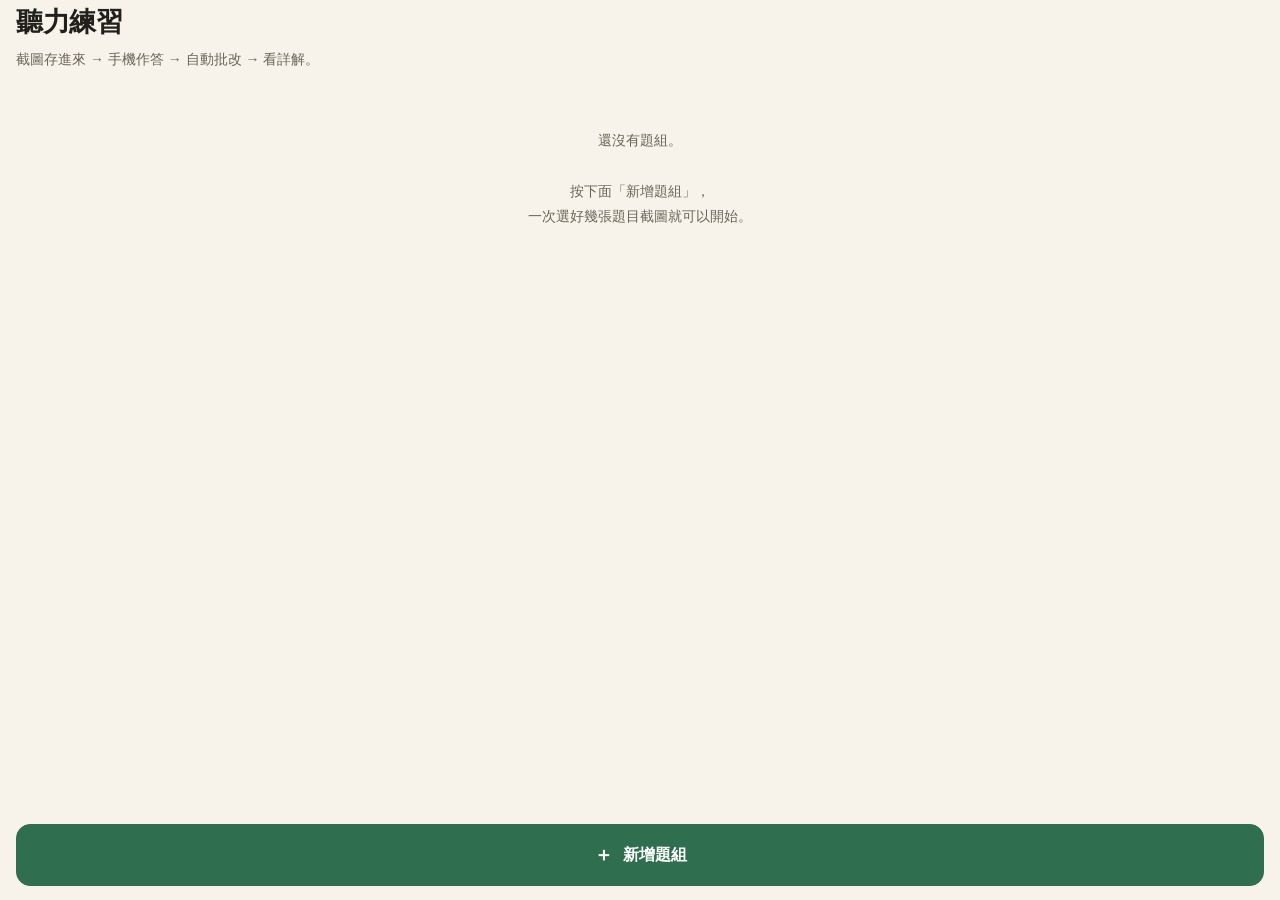
==== app/index.html @ b66520e1 "聽力練習：截圖上傳、手機作答、自動批改、詳解筆記" ====
<!doctype html>
<html lang="zh-Hant">
<head>
<meta charset="utf-8">
<meta name="viewport" content="width=device-width, initial-scale=1, viewport-fit=cover, maximum-scale=1, user-scalable=no">
<meta name="apple-mobile-web-app-capable" content="yes">
<meta name="mobile-web-app-capable" content="yes">
<meta name="apple-mobile-web-app-status-bar-style" content="default">
<meta name="theme-color" content="#f7f3ea">
<title>聽力練習</title>
<link rel="icon" href="data:image/svg+xml,%3Csvg xmlns='http://www.w3.org/2000/svg' viewBox='0 0 64 64'%3E%3Crect width='64' height='64' rx='14' fill='%232f6f4f'/%3E%3Cpath d='M20 16v32M30 16v32M40 16v32' stroke='%23f7f3ea' stroke-width='5' stroke-linecap='round'/%3E%3C/svg%3E">
<style>
/* ==== 10-style.css ==== */
:root {
  --paper: #f7f3ea;
  --card: #ffffff;
  --ink: #22201c;
  --ink2: #6b6558;
  --line: #e2dbcc;
  --accent: #2f6f4f;
  --accent-soft: #e4efe6;
  --warn: #b4552d;
  --bad: #b3261e;
  --good: #2f6f4f;
  --safe-t: env(safe-area-inset-top, 0px);
  --safe-b: env(safe-area-inset-bottom, 0px);
  --r: 16px;
}
* { box-sizing: border-box; -webkit-tap-highlight-color: transparent; }
html, body { margin: 0; padding: 0; height: 100%; }
body {
  background: var(--paper);
  color: var(--ink);
  font: 16px/1.6 -apple-system, BlinkMacSystemFont, "Segoe UI", "PingFang TC", "Microsoft JhengHei", "Noto Sans TC", sans-serif;
  overscroll-behavior: none;
}
#app { height: 100vh; height: 100dvh; overflow: hidden; display: flex; flex-direction: column; }
button, input, select, textarea { font: inherit; color: inherit; }
button { cursor: pointer; border: 0; background: none; }

/* ---------- generic chrome ---------- */
.topbar {
  display: flex; align-items: center; gap: 10px;
  padding: calc(var(--safe-t) + 14px) 16px 12px;
  background: var(--paper);
  position: sticky; top: 0; z-index: 5;
}
.topbar h1 { font-size: 19px; margin: 0; flex: 1; font-weight: 800; letter-spacing: .02em; }
.topbar .sub { font-size: 12px; color: var(--ink2); font-weight: 500; }
.iconbtn {
  width: 38px; height: 38px; border-radius: 12px; display: flex; align-items: center; justify-content: center;
  font-size: 17px; background: #fff; border: 1px solid var(--line); color: var(--ink);
}
.pad { padding: 0 16px; }
.scroll { flex: 1; overflow-y: auto; -webkit-overflow-scrolling: touch; padding-bottom: calc(var(--safe-b) + 24px); }
.muted { color: var(--ink2); }
.small { font-size: 13px; }
.tiny { font-size: 11px; }
.center { text-align: center; }

.btn {
  display: flex; align-items: center; gap: 10px; justify-content: center;
  width: 100%; padding: 15px 16px; border-radius: 14px;
  background: #fff; border: 1px solid var(--line);
  font-size: 16px; font-weight: 700;
}
.btn.primary { background: var(--accent); border-color: var(--accent); color: #fff; }
.btn.ghost { background: transparent; }
.btn:disabled { opacity: .45; }
.btn .ic { font-size: 19px; }
.btncol { display: grid; gap: 10px; }

/* ---------- home ---------- */
.hero { padding: 6px 16px 18px; }
.hero .big { font-size: 27px; font-weight: 900; letter-spacing: -.01em; line-height: 1.25; }
.hero p { margin: 8px 0 0; color: var(--ink2); font-size: 14px; }
.setcard {
  background: var(--card); border: 1px solid var(--line); border-radius: var(--r);
  padding: 15px 16px; margin: 0 16px 12px; display: block; width: calc(100% - 32px); text-align: left;
  box-shadow: 0 1px 0 rgba(0,0,0,.02);
}
.setcard .nm { font-size: 17px; font-weight: 800; display: flex; align-items: center; gap: 8px; }
.setcard .meta { font-size: 12.5px; color: var(--ink2); margin-top: 5px; display: flex; gap: 10px; flex-wrap: wrap; }
.pill { display: inline-flex; align-items: center; gap: 4px; padding: 2px 9px; border-radius: 999px; font-size: 11.5px; font-weight: 700; }
.pill.good { background: var(--accent-soft); color: var(--accent); }
.pill.warn { background: #f7e7dd; color: var(--warn); }
.pill.grey { background: #eee9dd; color: var(--ink2); }
.bar { height: 6px; border-radius: 99px; background: #ece6d8; overflow: hidden; margin-top: 10px; }
.bar > i { display: block; height: 100%; background: var(--accent); border-radius: 99px; transition: width .25s; }
.empty { margin: 40px 24px; text-align: center; color: var(--ink2); font-size: 14px; line-height: 1.8; }
.fabwrap { position: sticky; bottom: 0; padding: 12px 16px calc(var(--safe-b) + 14px); background: linear-gradient(to top, var(--paper) 65%, rgba(247,243,234,0)); }

/* ---------- set hub ---------- */
.hubhead { padding: 0 16px 14px; }
.hubhead .nm { font-size: 24px; font-weight: 900; }
.stats { display: grid; grid-template-columns: repeat(3, 1fr); gap: 10px; margin: 14px 0 4px; }
.stat { background: #fff; border: 1px solid var(--line); border-radius: 14px; padding: 10px; text-align: center; }
.stat b { display: block; font-size: 20px; font-weight: 900; }
.stat span { font-size: 11px; color: var(--ink2); }
.menu { display: grid; gap: 10px; padding: 16px; }
.menu .btn { justify-content: flex-start; padding: 16px; }
.menu .btn .lbl { flex: 1; text-align: left; }
.menu .btn .lbl small { display: block; font-weight: 500; font-size: 12px; color: var(--ink2); }
.menu .btn.primary .lbl small { color: rgba(255,255,255,.8); }
.menu .btn .chev { color: var(--ink2); font-size: 15px; }
.menu .btn.primary .chev { color: rgba(255,255,255,.8); }

/* ---------- quiz ---------- */
.qwrap { flex: 1; display: flex; flex-direction: column; padding: 4px 16px calc(var(--safe-b) + 14px); }
.qhead { display: flex; align-items: baseline; gap: 10px; }
.qno { font-size: 40px; font-weight: 900; letter-spacing: -.02em; line-height: 1; }
.qno small { font-size: 14px; font-weight: 700; color: var(--ink2); letter-spacing: 0; }
.qhint { font-size: 12.5px; color: var(--ink2); margin-left: auto; }
.optcol { display: grid; gap: 10px; margin-top: 22px; }
.opt {
  display: flex; align-items: center; gap: 13px; width: 100%;
  padding: 17px 16px; border-radius: 14px; background: #fff; border: 1.5px solid var(--line);
  font-size: 20px; font-weight: 800; text-align: left;
  transition: transform .08s, background .15s, border-color .15s;
}
.opt:active { transform: scale(.985); }
.opt .ch {
  width: 34px; height: 34px; flex: none; border-radius: 10px; background: #f0ece1;
  display: flex; align-items: center; justify-content: center; font-size: 17px; font-weight: 900;
}
.opt.on { background: var(--accent-soft); border-color: var(--accent); }
.opt.on .ch { background: var(--accent); color: #fff; }
.opt.right { background: var(--accent-soft); border-color: var(--accent); }
.opt.right .ch { background: var(--accent); color: #fff; }
.opt.wrong { background: #fbeceb; border-color: var(--bad); }
.opt.wrong .ch { background: var(--bad); color: #fff; }
.opt .tag { margin-left: auto; font-size: 12px; font-weight: 800; }
.optgrid { display: grid; grid-template-columns: 1fr 1fr; gap: 12px; margin-top: auto; padding-top: 20px; }
.opt.big {
  justify-content: center; padding: 0; min-height: 92px; font-size: 34px; font-weight: 900;
  letter-spacing: .02em;
}
.navrow { display: flex; gap: 10px; margin-top: 0; padding-top: 16px; }
.navrow .btn { padding: 14px; }

/* ---------- grade ---------- */
.score { text-align: center; padding: 18px 16px 8px; }
.score .big { font-size: 56px; font-weight: 900; line-height: 1; letter-spacing: -.03em; }
.score .big small { font-size: 20px; color: var(--ink2); font-weight: 800; }
.score .txt { color: var(--ink2); font-size: 13.5px; margin-top: 8px; }
.seg { display: flex; gap: 6px; background: #ece6d8; padding: 4px; border-radius: 12px; margin: 14px 16px; }
.seg button { flex: 1; padding: 9px; border-radius: 9px; font-size: 13px; font-weight: 700; color: var(--ink2); }
.seg button.on { background: #fff; color: var(--ink); box-shadow: 0 1px 3px rgba(0,0,0,.08); }
.grow {
  display: flex; align-items: center; gap: 12px; padding: 13px 16px; margin: 0 16px 8px;
  background: #fff; border: 1px solid var(--line); border-radius: 13px; width: calc(100% - 32px); text-align: left;
}
.grow .n { font-size: 15px; font-weight: 900; width: 34px; flex: none; }
.grow .ab { font-size: 13px; color: var(--ink2); }
.grow .ab b { font-size: 15px; }
.grow .mark { margin-left: auto; font-size: 18px; }
.grow.ok .mark { color: var(--good); }
.grow.ng .mark { color: var(--bad); }
.grow .pend { font-size: 12px; color: var(--warn); }

/* ---------- detail / notes ---------- */
.detail { padding: 0 16px calc(var(--safe-b) + 24px); }
.dcard { background: #fff; border: 1px solid var(--line); border-radius: var(--r); padding: 15px; margin-bottom: 12px; }
.dcard h3 { margin: 0 0 8px; font-size: 13px; color: var(--ink2); font-weight: 700; letter-spacing: .04em; }
.kv { display: flex; gap: 10px; align-items: center; margin-bottom: 4px; }
.chip { display: inline-flex; width: 32px; height: 32px; border-radius: 9px; align-items: center; justify-content: center; font-weight: 900; background: #f0ece1; }
.chip.good { background: var(--accent-soft); color: var(--accent); }
.chip.bad { background: #fbeceb; color: var(--bad); }
textarea.notes {
  width: 100%; min-height: 120px; padding: 12px; border-radius: 12px; border: 1px solid var(--line);
  background: #fdfcf8; resize: vertical; font-size: 15px; line-height: 1.7;
}

/* ---------- reader ---------- */
.reader { position: fixed; inset: 0; background: #161512; display: flex; flex-direction: column; z-index: 40; }
.reader .rbar {
  display: flex; align-items: center; gap: 8px; padding: calc(var(--safe-t) + 10px) 12px 10px;
  color: #efe9dc; font-size: 13px;
}
.reader .rbar .btn2 { background: rgba(255,255,255,.1); color: #efe9dc; border-radius: 10px; padding: 8px 12px; font-size: 13px; font-weight: 700; }
.reader .stage { flex: 1; position: relative; overflow: hidden; touch-action: none; }
.reader .stage img { position: absolute; top: 0; left: 0; transform-origin: 0 0; will-change: transform; user-select: none; -webkit-user-drag: none; }
.reader .rfoot { display: flex; align-items: center; gap: 8px; padding: 10px 12px calc(var(--safe-b) + 10px); }
.reader .rfoot .btn2 { flex: none; background: rgba(255,255,255,.1); color: #efe9dc; border-radius: 11px; padding: 11px 14px; font-size: 14px; font-weight: 700; }
.reader .rfoot .seg2 { flex: 1; display: flex; gap: 4px; background: rgba(255,255,255,.08); padding: 4px; border-radius: 11px; }
.reader .rfoot .seg2 button { flex: 1; color: #efe9dc; font-size: 12.5px; font-weight: 700; padding: 7px 4px; border-radius: 8px; }
.reader .rfoot .seg2 button.on { background: rgba(255,255,255,.9); color: #161512; }
.reader .rfoot .btn2:disabled { opacity: .3; }

/* ---------- sheet ---------- */
.sheetback { position: fixed; inset: 0; background: rgba(20,18,14,.45); z-index: 60; display: flex; align-items: flex-end; }
.sheet {
  width: 100%; background: var(--paper); border-radius: 20px 20px 0 0; padding: 16px 16px calc(var(--safe-b) + 16px);
  max-height: 78vh; display: flex; flex-direction: column; animation: up .18s ease-out;
}
@keyframes up { from { transform: translateY(24px); opacity: .6 } to { transform: none; opacity: 1 } }
.sheet h2 { margin: 0 0 12px; font-size: 16px; font-weight: 800; }
.jump { display: grid; grid-template-columns: repeat(6, 1fr); gap: 8px; overflow-y: auto; padding-bottom: 4px; }
.jump button { aspect-ratio: 1; border-radius: 11px; background: #fff; border: 1px solid var(--line); font-weight: 800; font-size: 14px; }
.jump button.done { background: var(--accent-soft); border-color: #bcd6c4; color: var(--accent); }
.jump button.cur { border-color: var(--accent); box-shadow: 0 0 0 2px var(--accent) inset; }
.jump button.ok { background: var(--accent); color: #fff; border-color: var(--accent); }
.jump button.ng { background: #fbeceb; color: var(--bad); border-color: #eec3bf; }

/* ---------- forms ---------- */
.field { margin-bottom: 14px; }
.field label { display: block; font-size: 12.5px; font-weight: 700; color: var(--ink2); margin-bottom: 6px; }
.field input[type=text], .field input[type=number] {
  width: 100%; padding: 13px 14px; border-radius: 12px; border: 1px solid var(--line); background: #fff; font-size: 16px;
}
.row2 { display: grid; grid-template-columns: 1fr 1fr; gap: 10px; }
.thumbs { display: grid; grid-template-columns: repeat(3, 1fr); gap: 8px; margin-bottom: 14px; }
.thumbs .th { position: relative; border-radius: 10px; overflow: hidden; border: 1px solid var(--line); background: #fff; aspect-ratio: 3/4; }
.thumbs .th img { width: 100%; height: 100%; object-fit: cover; display: block; }
.thumbs .th .x { position: absolute; top: 4px; right: 4px; width: 24px; height: 24px; border-radius: 50%; background: rgba(0,0,0,.55); color: #fff; font-size: 13px; display: flex; align-items: center; justify-content: center; }
.thumbs .th .n { position: absolute; bottom: 0; left: 0; right: 0; background: rgba(0,0,0,.45); color: #fff; font-size: 10px; text-align: center; padding: 1px; }
.pickzone {
  border: 1.5px dashed #cfc6b2; border-radius: var(--r); padding: 26px 16px; text-align: center;
  background: #fffdf8; color: var(--ink2); font-size: 14px; margin-bottom: 14px;
}
.pickzone .ic { font-size: 26px; display: block; margin-bottom: 6px; }
.pickzone b { color: var(--accent); }

#toast {
  position: fixed; left: 50%; top: calc(var(--safe-t) + 62px); transform: translate(-50%, -10px);
  background: #22201c; color: #fff; font-size: 13.5px; font-weight: 600; padding: 10px 16px;
  border-radius: 999px; opacity: 0; pointer-events: none; transition: .18s; z-index: 90; white-space: nowrap;
  max-width: 86vw; overflow: hidden; text-overflow: ellipsis;
}
#toast.show { opacity: 1; transform: translate(-50%, 0); }

</style>
<script>
window.addEventListener('error', function (e) {
  var el = document.getElementById('app');
  if (el && !el.dataset.rendered) {
    el.innerHTML = '<div style="padding:24px;font:14px/1.7 system-ui;color:#b3261e">載入失敗：' + (e.message || '不明錯誤') + '</div>';
  }
});
</script>
</head>
<body>
<div id="app"></div>
<div id="toast"></div>
<script>
/* ==== 20-store.js ==== */
/* ===== 20-store.js — 資料層 ===== */
const LETTERS = ['A', 'B', 'C', 'D'];
const DB_NAME = 'lp-db';
const DB_VER = 1;
let _db = null;

function openDB() {
  return new Promise((res, rej) => {
    if (_db) return res(_db);
    if (!window.indexedDB) return rej(new Error('這個瀏覽器不支援離線儲存'));
    const r = indexedDB.open(DB_NAME, DB_VER);
    r.onupgradeneeded = () => {
      const d = r.result;
      if (!d.objectStoreNames.contains('sets')) d.createObjectStore('sets', { keyPath: 'id' });
    };
    r.onsuccess = () => { _db = r.result; res(_db); };
    r.onerror = () => rej(r.error);
  });
}
async function dbAll() {
  const d = await openDB();
  return new Promise((res, rej) => {
    const req = d.transaction('sets', 'readonly').objectStore('sets').getAll();
    req.onsuccess = () => res((req.result || []).sort((a, b) => (b.createdAt || 0) - (a.createdAt || 0)));
    req.onerror = () => rej(req.error);
  });
}
async function dbGet(id) {
  const d = await openDB();
  return new Promise((res, rej) => {
    const req = d.transaction('sets', 'readonly').objectStore('sets').get(id);
    req.onsuccess = () => res(req.result || null);
    req.onerror = () => rej(req.error);
  });
}
async function dbPut(s) {
  const d = await openDB();
  s.updatedAt = Date.now();
  return new Promise((res, rej) => {
    const req = d.transaction('sets', 'readwrite').objectStore('sets').put(s);
    req.onsuccess = () => res(true);
    req.onerror = () => rej(req.error);
  });
}
async function dbDel(id) {
  const d = await openDB();
  return new Promise((res, rej) => {
    const req = d.transaction('sets', 'readwrite').objectStore('sets').delete(id);
    req.onsuccess = () => res(true);
    req.onerror = () => rej(req.error);
  });
}

function uid() { return Date.now().toString(36) + Math.random().toString(36).slice(2, 7); }
function qlist(set) {
  const out = [];
  for (let n = set.qFrom; n <= set.qTo; n++) out.push(n);
  return out;
}
function esc(s) {
  return String(s == null ? '' : s).replace(/[&<>"']/g, c => ({ '&': '&amp;', '<': '&lt;', '>': '&gt;', '"': '&quot;', "'": '&#39;' }[c]));
}

/* 圖片壓縮：長邊上限 2200px、JPEG 0.85，一張約 300–600KB */
async function compressFile(file) {
  const bitmap = await (async () => {
    if (window.createImageBitmap) { try { return await createImageBitmap(file); } catch (e) { /* fall through */ } }
    return await new Promise((res, rej) => {
      const img = new Image();
      img.onload = () => res(img);
      img.onerror = () => rej(new Error('這張圖片讀不進來'));
      img.src = URL.createObjectURL(file);
    });
  })();
  const w0 = bitmap.width, h0 = bitmap.height;
  const MAX = 2200;
  const k = Math.min(1, MAX / Math.max(w0, h0));
  const w = Math.round(w0 * k), h = Math.round(h0 * k);
  const cv = document.createElement('canvas');
  cv.width = w; cv.height = h;
  const cx = cv.getContext('2d');
  cx.imageSmoothingQuality = 'high';
  cx.drawImage(bitmap, 0, 0, w, h);
  const url = cv.toDataURL('image/jpeg', 0.85);
  return { id: uid(), url, w, h, bytes: Math.round(url.length * 0.75) };
}

/* ==== 40-ui.js ==== */
/* ===== 40-ui.js — 畫面 ===== */
const app = document.getElementById('app');
const S = {
  sets: [], set: null, screen: 'home',
  q: 0, filter: 'all', detailNo: null, overlay: null,
  reader: { page: 0, s: 1, tx: 0, ty: 0, col: 'full', bright: 100, contrast: 100 },
  imp: { pages: [], name: '', qFrom: 1, qTo: 30, busy: false, note: '' }
};

function toast(msg) {
  const t = document.getElementById('toast');
  if (!t) return;
  t.textContent = msg;
  t.classList.add('show');
  clearTimeout(toast._t);
  toast._t = setTimeout(() => t.classList.remove('show'), 1800);
}

let _saveT = null;
function save() {
  if (!S.set) return;
  clearTimeout(_saveT);
  _saveT = setTimeout(() => {
    const copy = S.set;
    dbPut(copy).catch(() => toast('儲存失敗'));
    const i = S.sets.findIndex(x => x.id === copy.id);
    if (i >= 0) S.sets[i] = { ...copy, pageCount: copy.pages.length, pages: [] };
  }, 120);
}

/* ---------- 首頁 ---------- */
function setCard(s) {
  const list = qlist(s), total = list.length;
  const ans = list.filter(n => s.answers[n]).length;
  const keyed = list.filter(n => s.key[n]).length;
  const ls = s.lastScore;
  const pct = total ? Math.round(ans / total * 100) : 0;
  const pill = ls
    ? `<span class="pill ${ls.ok / ls.keyed >= 0.8 ? 'good' : 'warn'}">上次 ${ls.ok}/${ls.keyed}</span>`
    : `<span class="pill grey">還沒批改</span>`;
  const done = ans === total;
  return `<button class="setcard" data-act="open" data-id="${s.id}">
    <div class="nm">${esc(s.name)} ${done ? '<span class="pill good">已作答</span>' : (ans ? `<span class="pill warn">作答中 ${ans}/${total}</span>` : '')}</div>
    <div class="meta"><span>第 ${s.qFrom}–${s.qTo} 題</span><span>${(s.pages && s.pages.length) || s.pageCount || 0} 張圖</span><span>正解 ${keyed}/${total}</span>${pill}</div>
    <div class="bar"><i style="width:${pct}%"></i></div>
  </button>`;
}

function viewHome() {
  return `
  <div class="scroll">
    <div class="hero">
      <div class="big">聽力練習</div>
      <p>截圖存進來 → 手機作答 → 自動批改 → 看詳解。</p>
    </div>
    ${S.sets.length ? S.sets.map(setCard).join('') : `<div class="empty">還沒有題組。<br><br>按下面「新增題組」，<br>一次選好幾張題目截圖就可以開始。</div>`}
  </div>
  <div class="fabwrap"><button class="btn primary" data-act="new"><span class="ic">＋</span>新增題組</button></div>`;
}

/* ---------- 題組主頁 ---------- */
function viewSet() {
  const st = S.set, list = qlist(st), total = list.length;
  const ans = list.filter(n => st.answers[n]).length;
  const keyed = list.filter(n => st.key[n]).length;
  const ls = st.lastScore;
  const canGrade = keyed > 0 && ans > 0;
  return `
  <div class="topbar">
    <button class="iconbtn" data-act="home">‹</button>
    <h1>${esc(st.name)}</h1>
    <button class="iconbtn" data-act="more">⋯</button>
  </div>
  <div class="scroll">
    <div class="hubhead">
      <div class="stats">
        <div class="stat"><b>${total}</b><span>題數</span></div>
        <div class="stat"><b>${ans}/${total}</b><span>已作答</span></div>
        <div class="stat"><b>${ls ? ls.ok + '/' + ls.keyed : '—'}</b><span>${ls ? '上次分數' : '未批改'}</span></div>
      </div>
    </div>
    <div class="menu">
      <button class="btn primary" data-act="quiz"><span class="ic">✏️</span><span class="lbl">開始作答<small>${ans ? `從第 ${nextUnanswered()} 題繼續` : '一題一個畫面，按 A B C D'}</small></span><span class="chev">›</span></button>
      <button class="btn" data-act="readerOpen"><span class="ic">📖</span><span class="lbl">讀題（放大看圖）<small>可放大、可只顯示左半或右半</small></span><span class="chev">›</span></button>
      <button class="btn" data-act="keys"><span class="ic">🔑</span><span class="lbl">設定正解<small>${keyed ? `已設定 ${keyed} / ${total} 題` : '照書上解答點一次就好'}</small></span><span class="chev">›</span></button>
      <button class="btn" data-act="grade" ${canGrade ? '' : 'disabled'}><span class="ic">✅</span><span class="lbl">批改<small>${canGrade ? '看成績與錯題' : (keyed ? '先作答才能批改' : '要先設定正解')}</small></span><span class="chev">›</span></button>
    </div>
  </div>`;
}
function nextUnanswered() {
  const list = qlist(S.set);
  for (let i = 0; i < list.length; i++) if (!S.set.answers[list[i]]) return list[i];
  return list[0];
}

/* ---------- 作答 / 正解 ---------- */
function viewQuiz(isKey) {
  const st = S.set, list = qlist(st), total = list.length;
  S.q = Math.max(0, Math.min(total - 1, S.q));
  const n = list[S.q];
  const cur = (isKey ? st.key : st.answers)[n] || '';
  const ans = list.filter(x => (isKey ? st.key : st.answers)[x]).length;
  return `
  <div class="topbar">
    <button class="iconbtn" data-act="backSet">✕</button>
    <h1>${isKey ? '設定正解' : '作答'}<span class="sub"> 第 ${S.q + 1} / ${total} 題</span></h1>
    <button class="iconbtn" data-act="jump">☰</button>
  </div>
  <div class="pad"><div class="bar"><i style="width:${ans / total * 100}%"></i></div></div>
  <div class="qwrap">
    <div class="qhead">
      <div class="qno">${n}<small> 題</small></div>
      <button class="btn" style="width:auto;padding:9px 13px;font-size:13px" data-act="readerOpen"><span class="ic">📄</span>看原圖</button>
    </div>
    <div class="optgrid">
      ${LETTERS.map(L => `<button class="opt big ${cur === L ? 'on' : ''}" data-act="${isKey ? 'setKey' : 'pick'}" data-v="${L}">${L}</button>`).join('')}
    </div>
    <div class="navrow">
      <button class="btn" data-act="prevQ" ${S.q === 0 ? 'disabled' : ''}>‹ 上一題</button>
      ${S.q >= total - 1
        ? (isKey
          ? `<button class="btn primary" data-act="backSet">完成</button>`
          : `<button class="btn primary" data-act="doGrade">交卷批改</button>`)
        : `<button class="btn" data-act="nextQ">下一題 ›</button>`}
    </div>
  </div>`;
}

/* ---------- 批改 ---------- */
function gradeOf(st) {
  const list = qlist(st);
  let ok = 0, keyed = 0, ans = 0;
  list.forEach(n => {
    if (st.key[n]) keyed++;
    if (st.answers[n]) ans++;
    if (st.key[n] && st.answers[n] === st.key[n]) ok++;
  });
  return { ok, keyed, ans, total: list.length };
}

function viewGrade() {
  const st = S.set, list = qlist(st), g = gradeOf(st);
  const pct = g.keyed ? Math.round(g.ok / g.keyed * 100) : 0;
  const rows = list.filter(n => {
    if (S.filter === 'wrong') return !(st.key[n] && st.answers[n] === st.key[n]);
    return true;
  });
  return `
  <div class="topbar">
    <button class="iconbtn" data-act="backSet">‹</button>
    <h1>批改結果</h1>
  </div>
  <div class="scroll">
    <div class="score">
      <div class="big">${pct}<small>%</small></div>
      <div class="txt">答對 ${g.ok} 題 / 正解已設定 ${g.keyed} 題　·　答了 ${g.ans} 題</div>
      ${g.keyed < g.total ? `<div class="small" style="color:var(--warn);margin-top:8px">還有 ${g.total - g.keyed} 題沒設定正解，不會列入計分。<button style="text-decoration:underline;font-weight:800;color:var(--warn)" data-act="keys">去設定</button></div>` : ''}
    </div>
    <div class="seg">
      <button class="${S.filter === 'all' ? 'on' : ''}" data-act="filter" data-v="all">全部 ${g.total} 題</button>
      <button class="${S.filter === 'wrong' ? 'on' : ''}" data-act="filter" data-v="wrong">只看錯的 ${g.total - g.ok} 題</button>
    </div>
    ${rows.map(n => {
      const k = st.key[n], a = st.answers[n];
      const good = k && a === k;
      return `<button class="grow ${good ? 'ok' : 'ng'}" data-act="detail" data-v="${n}">
        <span class="n">${n}</span>
        <span class="ab">你 <b>${a || '—'}</b>　正解 <b>${k || '?'}</b>${!k ? '<span class="pend"> 未設定</span>' : ''}</span>
        <span class="mark">${good ? '✓' : (a ? '✗' : '·')}</span>
      </button>`;
    }).join('')}
    <div class="pad" style="margin-top:16px;display:grid;gap:10px">
      <button class="btn" data-act="quiz"><span class="ic">✏️</span>重新作答</button>
    </div>
  </div>`;
}

/* ---------- 單題詳解 ---------- */
function viewDetail() {
  const st = S.set, list = qlist(st), n = S.detailNo;
  const i = list.indexOf(n);
  const k = st.key[n], a = st.answers[n];
  const good = k && a === k;
  const note = (st.notes && st.notes[n]) || '';
  return `
  <div class="topbar">
    <button class="iconbtn" data-act="grade">‹</button>
    <h1>第 ${n} 題<span class="sub"> 詳解</span></h1>
  </div>
  <div class="scroll">
    <div class="detail">
      <div class="dcard">
        <h3>答案</h3>
        <div class="kv">
          <span class="chip ${good ? 'good' : (a ? 'bad' : '')}">${a || '—'}</span><span class="small muted">你的答案</span>
          <span style="width:18px"></span>
          <span class="chip ${k ? 'good' : ''}">${k || '?'}</span><span class="small muted">正解</span>
          <span style="margin-left:auto;font-weight:900;color:${good ? 'var(--good)' : 'var(--bad)'}">${good ? '✓ 答對' : (a ? '✗ 答錯' : '未作答')}</span>
        </div>
      </div>
      <div class="dcard">
        <h3>看題目原圖</h3>
        <button class="btn" data-act="readerOpen"><span class="ic">📄</span>開啟圖片（可放大）</button>
      </div>
      <div class="dcard">
        <h3>我的詳解筆記</h3>
        <textarea class="notes" id="note" placeholder="例：男子說 after your trip，所以是旅行後再申請 → B">${esc(note)}</textarea>
        <div class="tiny muted" style="margin-top:8px">邊聽邊寫，會自動儲存；批改後每題都看得到。</div>
      </div>
      <div class="row2">
        <button class="btn" data-act="detailPrev" ${i <= 0 ? 'disabled' : ''}>‹ 上一題</button>
        <button class="btn" data-act="detailNext" ${i >= list.length - 1 ? 'disabled' : ''}>下一題 ›</button>
      </div>
    </div>
  </div>`;
}

/* ---------- 新增題組 ---------- */
function viewImport() {
  const im = S.imp;
  return `
  <div class="topbar">
    <button class="iconbtn" data-act="home">✕</button>
    <h1>新增題組</h1>
  </div>
  <div class="scroll">
    <div class="pad">
      <div class="pickzone" data-act="pickfiles">
        <span class="ic">🖼</span>
        ${im.busy ? `<b>${esc(im.note || '處理中…')}</b>` : (im.pages.length ? `已選 <b>${im.pages.length}</b> 張，再按這裡可以繼續加` : '按這裡選截圖<br><span class="tiny">（一次可以選很多張，順序就是頁面順序）</span>')}
      </div>
      <input type="file" id="fileIn" accept="image/*" multiple hidden>
      ${im.pages.length ? `<div class="thumbs">${im.pages.map((p, i) => `<div class="th"><img src="${p.url}" alt=""><div class="n">${i + 1}</div><div class="x" data-act="rmpage" data-v="${i}">✕</div></div>`).join('')}</div>` : ''}
      <div class="field">
        <label>題組名稱</label>
        <input type="text" id="impName" value="${esc(im.name)}" placeholder="例：Test 1 Part 3–4">
      </div>
      <div class="row2">
        <div class="field"><label>第幾題開始</label><input type="number" id="impFrom" value="${im.qFrom}" inputmode="numeric"></div>
        <div class="field"><label>第幾題結束</label><input type="number" id="impTo" value="${im.qTo}" inputmode="numeric"></div>
      </div>
      <div class="tiny muted" style="margin-bottom:18px">例：這幾頁是 65 到 76 題，就填 65 和 76。作答時一題一個畫面。</div>
    </div>
  </div>
  <div class="fabwrap">
    <button class="btn primary" data-act="create" ${im.pages.length && !im.busy ? '' : 'disabled'}>建立題組（${im.pages.length} 張圖）</button>
  </div>`;
}

/* ---------- 更多設定 ---------- */
function viewMore() {
  const st = S.set;
  return `
  <div class="topbar">
    <button class="iconbtn" data-act="backSet">‹</button>
    <h1>設定</h1>
  </div>
  <div class="scroll">
    <div class="pad">
      <div class="field"><label>題組名稱</label><input type="text" id="mName" value="${esc(st.name)}"></div>
      <div class="row2">
        <div class="field"><label>第幾題開始</label><input type="number" id="mFrom" value="${st.qFrom}" inputmode="numeric"></div>
        <div class="field"><label>第幾題結束</label><input type="number" id="mTo" value="${st.qTo}" inputmode="numeric"></div>
      </div>
      <button class="btn primary" data-act="saveMore" style="margin-bottom:22px">儲存</button>
      <h3 class="small" style="margin:0 0 8px">頁面（${st.pages.length} 張）</h3>
      <div class="thumbs">${st.pages.map((p, i) => `<div class="th"><img src="${p.url}" alt=""><div class="n">${i + 1}</div><div class="x" data-act="rmPage" data-v="${i}">✕</div></div>`).join('')}</div>
      <button class="btn" data-act="addPage" style="margin-top:6px"><span class="ic">＋</span>加頁面</button>
      <input type="file" id="fileIn2" accept="image/*" multiple hidden>
      <button class="btn ghost" data-act="delSet" style="margin-top:8px;color:var(--bad);border-color:#eccdc9">刪除這個題組</button>
    </div>
  </div>`;
}

/* ---------- 圖片閱讀器 ---------- */
function readerHTML() {
  const st = S.reader, pages = S.set.pages;
  if (!pages.length) return '';
  st.page = Math.max(0, Math.min(pages.length - 1, st.page));
  const p = pages[st.page];
  return `
  <div class="reader">
    <div class="rbar">
      <button class="btn2" data-act="closeReader">✕ 關閉</button>
      <div style="flex:1;text-align:center">第 ${st.page + 1} / ${pages.length} 頁</div>
      <button class="btn2" data-act="adjust">☀ 調整</button>
    </div>
    <div class="stage"><img id="rimg" src="${p.url}" alt="題目"></div>
    <div class="rfoot">
      <button class="btn2" data-act="readerPrev" ${st.page === 0 ? 'disabled' : ''}>‹</button>
      <div class="seg2">
        <button data-act="col" data-v="full" class="${st.col === 'full' ? 'on' : ''}">整頁</button>
        <button data-act="col" data-v="left" class="${st.col === 'left' ? 'on' : ''}">左半</button>
        <button data-act="col" data-v="right" class="${st.col === 'right' ? 'on' : ''}">右半</button>
      </div>
      <button class="btn2" data-act="readerNext" ${st.page === pages.length - 1 ? 'disabled' : ''}>›</button>
    </div>
  </div>`;
}

function jumpHTML() {
  const st = S.set, list = qlist(st), isKey = S.screen === 'key';
  const src = isKey ? st.key : st.answers;
  return `<div class="sheetback" data-act="closeSheet"><div class="sheet" data-stop="1">
    <h2>跳到第幾題</h2>
    <div class="jump">${list.map(n => {
      const cls = [src[n] ? 'done' : '', n === list[S.q] ? 'cur' : ''].join(' ');
      return `<button class="${cls}" data-act="goto" data-v="${n}">${n}</button>`;
    }).join('')}</div>
  </div></div>`;
}

function adjustHTML() {
  const st = S.reader;
  return `<div class="sheetback" data-act="closeSheet"><div class="sheet" data-stop="1">
    <h2>畫面調整</h2>
    <div class="field">
      <label>亮度 <span id="lbB">${st.bright}%</span></label>
      <input type="range" id="rgB" min="60" max="160" value="${st.bright}" style="width:100%">
    </div>
    <div class="field">
      <label>對比 <span id="lbC">${st.contrast}%</span></label>
      <input type="range" id="rgC" min="60" max="200" value="${st.contrast}" style="width:100%">
    </div>
    <button class="btn primary" data-act="closeSheet">好了</button>
  </div></div>`;
}

/* ---------- render ---------- */
function render() {
  let html = '';
  if (S.overlay === 'reader') html = readerHTML();
  else if (S.overlay === 'jump') html = jumpHTML();
  else if (S.overlay === 'adjust') html = adjustHTML();
  else if (S.screen === 'home') html = viewHome();
  else if (S.screen === 'set') html = viewSet();
  else if (S.screen === 'quiz') html = viewQuiz(false);
  else if (S.screen === 'key') html = viewQuiz(true);
  else if (S.screen === 'grade') html = viewGrade();
  else if (S.screen === 'detail') html = viewDetail();
  else if (S.screen === 'import') html = viewImport();
  else if (S.screen === 'more') html = viewMore();
  app.innerHTML = html;
  app.dataset.rendered = '1';
  after();
}

function after() {
  // 閱讀器
  const rimg = document.getElementById('rimg');
  if (rimg) {
    const boot = () => { readerFit(rimg); applyTransform(); };
    if (rimg.complete && rimg.naturalWidth) boot(); else rimg.onload = boot;
    bindReaderGestures();
  }
  // 調整滑桿
  const rgB = document.getElementById('rgB'), rgC = document.getElementById('rgC');
  if (rgB) rgB.oninput = () => { S.reader.bright = +rgB.value; document.getElementById('lbB').textContent = rgB.value + '%'; applyTransform(); };
  if (rgC) rgC.oninput = () => { S.reader.contrast = +rgC.value; document.getElementById('lbC').textContent = rgC.value + '%'; applyTransform(); };
  // 新增題組的欄位
  const impName = document.getElementById('impName');
  if (impName) {
    impName.oninput = () => { S.imp.name = impName.value; };
    const fi = document.getElementById('impFrom'), ft = document.getElementById('impTo');
    fi.oninput = () => { S.imp.qFrom = +fi.value || 1; };
    ft.oninput = () => { S.imp.qTo = +ft.value || 1; };
  }
  const f1 = document.getElementById('fileIn');
  if (f1) f1.onchange = e => handleFiles(e.target.files, false);
  const f2 = document.getElementById('fileIn2');
  if (f2) f2.onchange = e => handleFiles(e.target.files, true);
  // 詳解筆記
  const note = document.getElementById('note');
  if (note) {
    note.oninput = () => {
      if (!S.set.notes) S.set.notes = {};
      S.set.notes[S.detailNo] = note.value;
      save();
    };
    note.onblur = () => toast('筆記已儲存');
  }
}

/* ---------- 閱讀器：縮放 / 拖曳 ---------- */
const R = { W: 0, H: 0, Hc: 0 };
function readerFit(img) {
  const stage = img.parentElement;
  R.W = stage.clientWidth;
  R.Hc = stage.clientHeight;
  R.H = img.naturalHeight * (R.W / img.naturalWidth);
  img.style.width = R.W + 'px';
  img.style.height = 'auto';
}
function applyTransform() {
  const img = document.getElementById('rimg');
  if (!img || !R.W) return;
  const st = S.reader;
  const cw = R.W * st.s, ch = R.H * st.s;
  const minTx = Math.min(0, R.W - cw), minTy = Math.min(0, R.Hc - ch);
  st.tx = Math.max(minTx, Math.min(0, st.tx));
  st.ty = Math.max(minTy, Math.min(0, st.ty));
  img.style.transform = `translate(${st.tx}px,${st.ty}px) scale(${st.s})`;
  img.style.filter = `brightness(${st.bright}%) contrast(${st.contrast}%)`;
}
function setCol(col) {
  const st = S.reader;
  st.col = col;
  if (col === 'full') { st.s = 1; st.tx = 0; st.ty = 0; }
  else { st.s = 2; st.tx = col === 'left' ? 0 : -R.W; st.ty = 0; }
  applyTransform();
  document.querySelectorAll('.seg2 button').forEach(b => b.classList.toggle('on', b.dataset.v === col));
}
function bindReaderGestures() {
  const stage = document.querySelector('.reader .stage');
  const img = document.getElementById('rimg');
  if (!stage || !img) return;
  const ptrs = new Map();
  let pinchBase = 0, lastDist = 0, lastTap = 0, moved = false;

  const dist = () => {
    const [a, b] = [...ptrs.values()];
    return Math.hypot(a.x - b.x, a.y - b.y);
  };
  const mid = () => {
    const [a, b] = [...ptrs.values()];
    return { x: (a.x + b.x) / 2, y: (a.y + b.y) / 2 };
  };
  stage.addEventListener('pointerdown', e => {
    stage.setPointerCapture(e.pointerId);
    ptrs.set(e.pointerId, { x: e.clientX, y: e.clientY });
    moved = false;
    if (ptrs.size === 2) { lastDist = dist(); pinchBase = S.reader.s; }
  });
  stage.addEventListener('pointermove', e => {
    const p = ptrs.get(e.pointerId);
    if (!p) return;
    const dx = e.clientX - p.x, dy = e.clientY - p.y;
    if (Math.abs(dx) + Math.abs(dy) > 4) moved = true;
    p.x = e.clientX; p.y = e.clientY;
    if (ptrs.size >= 2) {
      const d = dist();
      if (lastDist > 0 && d > 0) {
        const rect = stage.getBoundingClientRect();
        const m = mid();
        const fx = m.x - rect.left, fy = m.y - rect.top;
        const ratio = d / lastDist;
        const ns = Math.max(1, Math.min(6, S.reader.s * ratio));
        const realRatio = ns / S.reader.s;
        S.reader.tx = fx - (fx - S.reader.tx) * realRatio;
        S.reader.ty = fy - (fy - S.reader.ty) * realRatio;
        S.reader.s = ns;
      }
      lastDist = d;
    } else if (S.reader.s > 1) {
      S.reader.tx += dx; S.reader.ty += dy;
    }
    applyTransform();
  });
  const end = e => {
    ptrs.delete(e.pointerId);
    if (ptrs.size < 2) lastDist = 0;
    if (ptrs.size === 0 && !moved) {
      const now = Date.now();
      if (now - lastTap < 320) {
        const rect = stage.getBoundingClientRect();
        const fx = e.clientX - rect.left, fy = e.clientY - rect.top;
        if (S.reader.s > 1.2) { S.reader.s = 1; S.reader.tx = 0; S.reader.ty = 0; }
        else {
          const ns = 2.6, k = ns / S.reader.s;
          S.reader.s = ns;
          S.reader.tx = fx - fx * k; S.reader.ty = fy - fy * k;
        }
        applyTransform();
        lastTap = 0;
      } else lastTap = now;
    }
  };
  stage.addEventListener('pointerup', end);
  stage.addEventListener('pointercancel', end);

  // 桌機方便：滾輪縮放
  stage.addEventListener('wheel', e => {
    e.preventDefault();
    const rect = stage.getBoundingClientRect();
    const fx = e.clientX - rect.left, fy = e.clientY - rect.top;
    const ns = Math.max(1, Math.min(6, S.reader.s * (e.deltaY < 0 ? 1.12 : 0.89)));
    const k = ns / S.reader.s;
    S.reader.tx = fx - (fx - S.reader.tx) * k;
    S.reader.ty = fy - (fy - S.reader.ty) * k;
    S.reader.s = ns;
    applyTransform();
  }, { passive: false });
}

/* ---------- 選圖 / 建檔 ---------- */
async function handleFiles(files, appendToSet) {
  const arr = [...(files || [])];
  if (!arr.length) return;
  if (appendToSet) {
    S.imp.busy = true;
    for (let i = 0; i < arr.length; i++) {
      try {
        const p = await compressFile(arr[i]);
        S.set.pages.push(p);
      } catch (e) { toast('有圖片讀不進來'); }
    }
    save();
    S.imp.busy = false;
    render();
    toast('已加入頁面');
    return;
  }
  S.imp.busy = true;
  for (let i = 0; i < arr.length; i++) {
    S.imp.note = `處理中 ${i + 1} / ${arr.length}…`;
    render();
    try {
      const p = await compressFile(arr[i]);
      S.imp.pages.push(p);
    } catch (e) { /* 跳過壞圖 */ }
  }
  S.imp.busy = false;
  S.imp.note = '';
  render();
}

/* ---------- 動作 ---------- */
document.addEventListener('click', async e => {
  const el = e.target.closest('[data-act]');
  if (!el) return;
  const act = el.dataset.act, v = el.dataset.v;
  if (el.disabled) return;

  switch (act) {
    case 'home': S.screen = 'home'; S.set = null; render(); break;
    case 'new': {
      const sorted = S.sets.slice().sort((a, b) => b.qTo - a.qTo);
      const from = sorted.length ? sorted[0].qTo + 1 : 1;
      S.imp = { pages: [], name: '', qFrom: from, qTo: from + 29, busy: false, note: '' };
      S.screen = 'import'; render(); break;
    }
    case 'pickfiles': { const f = document.getElementById('fileIn'); if (f) f.click(); break; }
    case 'addPage': { const f = document.getElementById('fileIn2'); if (f) f.click(); break; }
    case 'rmpage': { S.imp.pages.splice(+v, 1); render(); break; }
    case 'rmPage': {
      if (S.set.pages.length <= 1) return toast('至少要留一張圖');
      S.set.pages.splice(+v, 1); save(); render(); break;
    }
    case 'create': {
      if (!S.imp.pages.length) return;
      const set = {
        id: uid(),
        name: S.imp.name.trim() || ('題組 ' + new Date().toLocaleDateString('zh-TW')),
        createdAt: Date.now(), updatedAt: Date.now(),
        qFrom: Math.max(1, S.imp.qFrom), qTo: Math.max(Math.max(1, S.imp.qFrom), S.imp.qTo),
        pages: S.imp.pages.slice(),
        key: {}, answers: {}, notes: {}, lastScore: null
      };
      await dbPut(set);
      S.sets.unshift({ ...set, pageCount: set.pages.length, pages: [] });
      S.imp = { pages: [], name: '', qFrom: 1, qTo: 30, busy: false, note: '' };
      S.set = set; S.screen = 'set'; S.q = 0;
      render();
      toast('題組建立好了');
      break;
    }
    case 'open': {
      const full = await dbGet(el.dataset.id);
      if (!full) return toast('找不到這個題組');
      S.set = full; S.screen = 'set'; S.q = 0; S.reader = { page: 0, s: 1, tx: 0, ty: 0, col: 'full', bright: 100, contrast: 100 };
      render(); break;
    }
    case 'backSet': S.screen = 'set'; S.overlay = null; render(); break;
    case 'more': S.screen = 'more'; render(); break;
    case 'saveMore': {
      const nm = document.getElementById('mName').value.trim();
      const a = +document.getElementById('mFrom').value, b = +document.getElementById('mTo').value;
      if (nm) S.set.name = nm;
      if (a >= 1 && b >= a) { S.set.qFrom = a; S.set.qTo = b; }
      save(); S.screen = 'set'; render(); toast('已儲存'); break;
    }
    case 'delSet': {
      if (!confirm('確定刪除「' + S.set.name + '」？這個動作不能復原。')) return;
      await dbDel(S.set.id);
      S.sets = S.sets.filter(x => x.id !== S.set.id);
      S.set = null; S.screen = 'home'; render(); break;
    }
    case 'quiz': S.screen = 'quiz'; S.q = Math.max(0, qlist(S.set).indexOf(nextUnanswered())); render(); break;
    case 'keys': S.screen = 'key'; S.q = Math.max(0, qlist(S.set).findIndex(n => !S.set.key[n])); render(); break;
    case 'pick': {
      const n = qlist(S.set)[S.q];
      S.set.answers[n] = v; save();
      el.classList.add('on');
      const total = qlist(S.set).length;
      if (S.q < total - 1) setTimeout(() => { S.q++; render(); }, 150);
      else { render(); setTimeout(() => toast('最後一題了，按「交卷批改」'), 60); }
      break;
    }
    case 'setKey': {
      const n = qlist(S.set)[S.q];
      S.set.key[n] = v; save();
      el.classList.add('on');
      const total = qlist(S.set).length;
      if (S.q < total - 1) setTimeout(() => { S.q++; render(); }, 150); else render();
      break;
    }
    case 'prevQ': S.q = Math.max(0, S.q - 1); render(); break;
    case 'nextQ': S.q++; render(); break;
    case 'jump': S.overlay = 'jump'; render(); break;
    case 'goto': {
      const i = qlist(S.set).indexOf(+v);
      S.q = i < 0 ? 0 : i;
      S.overlay = null; render(); break;
    }
    case 'closeSheet': S.overlay = null; render(); break;
    case 'doGrade':
    case 'grade': {
      const g = gradeOf(S.set);
      S.set.lastScore = { ok: g.ok, keyed: g.keyed, at: Date.now() };
      save();
      S.screen = 'grade'; S.filter = 'all'; S.overlay = null; render(); break;
    }
    case 'filter': S.filter = v; render(); break;
    case 'detail': S.detailNo = +v; S.screen = 'detail'; render(); break;
    case 'detailPrev': { const l = qlist(S.set), i = l.indexOf(S.detailNo); S.detailNo = l[Math.max(0, i - 1)]; render(); break; }
    case 'detailNext': { const l = qlist(S.set), i = l.indexOf(S.detailNo); S.detailNo = l[Math.min(l.length - 1, i + 1)]; render(); break; }
    case 'readerOpen': S.overlay = 'reader'; render(); break;
    case 'closeReader': S.overlay = null; render(); break;
    case 'adjust': S.overlay = 'adjust'; render(); break;
    case 'readerPrev': S.reader.page = Math.max(0, S.reader.page - 1); S.reader.s = 1; S.reader.tx = 0; S.reader.ty = 0; render(); break;
    case 'readerNext': S.reader.page = Math.min(S.set.pages.length - 1, S.reader.page + 1); S.reader.s = 1; S.reader.tx = 0; S.reader.ty = 0; render(); break;
    case 'col': setCol(v); break;
  }
});



/* ==== 90-boot.js ==== */
/* ===== 90-boot.js — 啟動 ===== */
(async function boot() {
  try {
    const all = await dbAll();
    S.sets = all.map(s => ({ ...s, pageCount: (s.pages || []).length, pages: [] }));
  } catch (e) {
    S.sets = [];
    setTimeout(() => toast('這個瀏覽器無法離線儲存，重新整理後資料會消失'), 400);
  }
  S.screen = 'home';
  render();
})();

</script>
</body>
</html>
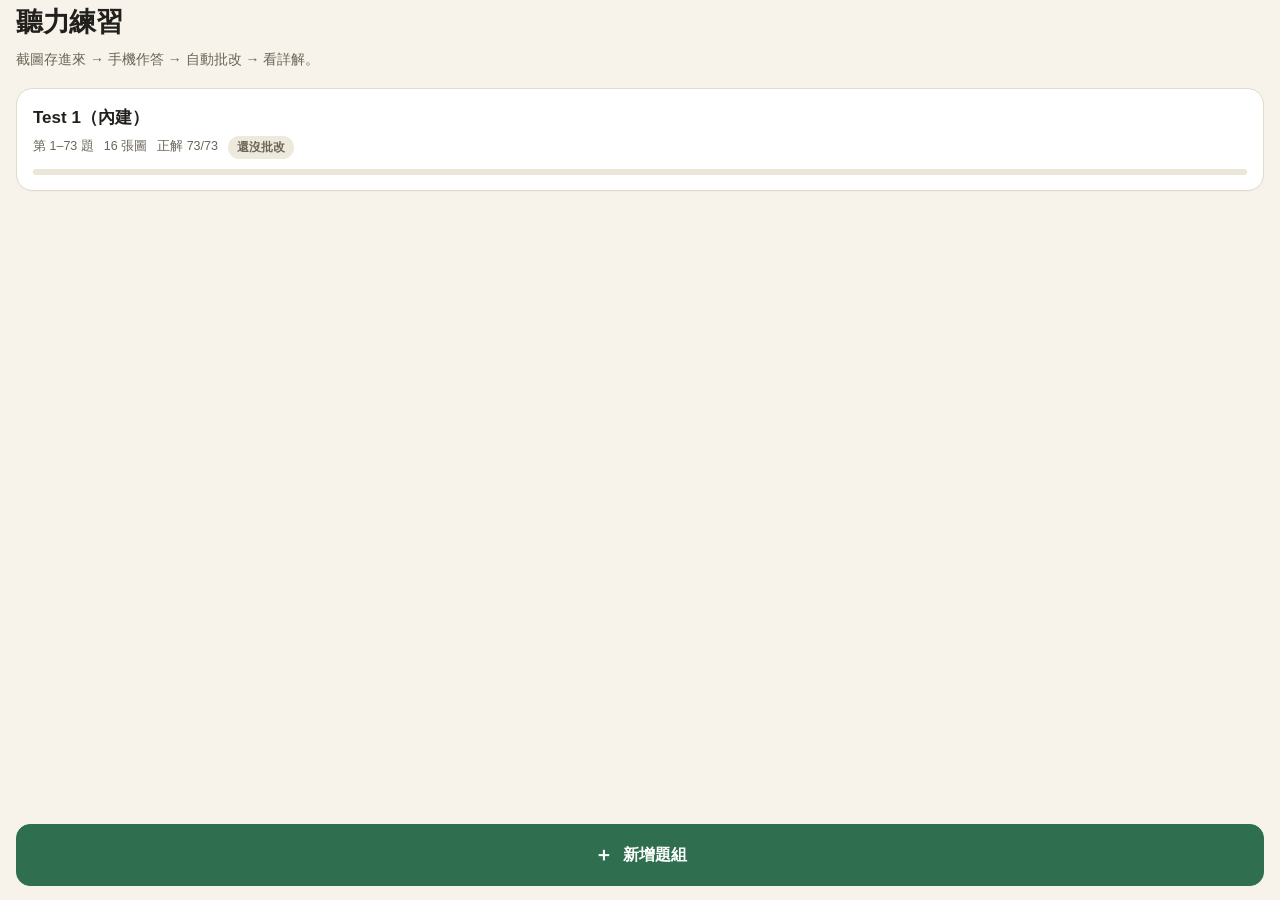
==== commit 16dbafad: "內建 Test 1：73 題題目＋正解＋中文翻譯，掃描頁原圖" ====
--- a/app/index.html
+++ b/app/index.html
@@ -130,11 +130,49 @@
 .opt.wrong { background: #fbeceb; border-color: var(--bad); }
 .opt.wrong .ch { background: var(--bad); color: #fff; }
 .opt .tag { margin-left: auto; font-size: 12px; font-weight: 800; }
-.optgrid { display: grid; grid-template-columns: 1fr 1fr; gap: 12px; margin-top: auto; padding-top: 20px; }
+.optgrid { display: grid; grid-template-columns: 1fr 1fr; gap: 12px; margin-top: 16px; }
 .opt.big {
   justify-content: center; padding: 0; min-height: 92px; font-size: 34px; font-weight: 900;
   letter-spacing: .02em;
 }
+.peek { margin-top: auto; padding-top: 18px; }
+.peek-lbl { font-size: 11.5px; color: var(--ink2); font-weight: 700; margin-bottom: 8px; letter-spacing: .04em; }
+.peekrow { display: flex; gap: 8px; overflow-x: auto; padding: 2px 2px 6px; scrollbar-width: none; }
+.peekrow::-webkit-scrollbar { display: none; }
+.peekth {
+  flex: none; width: 76px; aspect-ratio: 3 / 4; border-radius: 10px; overflow: hidden;
+  border: 2px solid transparent; background: #fff; padding: 0; box-shadow: 0 1px 3px rgba(0,0,0,.08);
+}
+.peekth.on { border-color: var(--accent); }
+.peekth img { width: 100%; height: 100%; object-fit: cover; display: block; }
+
+/* 文字題 */
+.qtext { margin-top: 14px; font-size: 20px; line-height: 1.5; font-weight: 700; letter-spacing: .01em; }
+.zhtext { margin-top: 9px; font-size: 15px; font-weight: 500; color: var(--ink2); line-height: 1.65; }
+.chipbtn { padding: 8px 12px; border-radius: 10px; border: 1px solid var(--line); background: #fff; font-size: 13px; font-weight: 700; color: var(--ink2); }
+.chipbtn.on { background: var(--accent-soft); border-color: var(--accent); color: var(--accent); }
+.optlist { display: grid; gap: 10px; margin-top: 16px; }
+.optrow {
+  display: flex; align-items: flex-start; gap: 12px; width: 100%; padding: 14px;
+  border-radius: 13px; background: #fff; border: 1.5px solid var(--line);
+  text-align: left; font-size: 16.5px; line-height: 1.45; font-weight: 600;
+}
+.optrow:active { transform: scale(.99); }
+.optrow .ch { width: 28px; height: 28px; flex: none; border-radius: 8px; background: #f0ece1; display: flex; align-items: center; justify-content: center; font-size: 14px; font-weight: 900; }
+.optrow .txt { flex: 1; }
+.optrow.on { background: var(--accent-soft); border-color: var(--accent); }
+.optrow.on .ch { background: var(--accent); color: #fff; }
+.qwrap .navrow { margin-top: auto; }
+.dq { font-size: 16.5px; line-height: 1.55; font-weight: 700; margin-bottom: 10px; }
+.dopts { display: grid; gap: 6px; }
+.dopt { display: flex; gap: 9px; align-items: flex-start; font-size: 14.5px; line-height: 1.5; padding: 7px 9px; border-radius: 9px; }
+.dopt .ch { width: 22px; height: 22px; flex: none; border-radius: 6px; background: #f0ece1; display: flex; align-items: center; justify-content: center; font-size: 11.5px; font-weight: 900; }
+.dopt .txt { flex: 1; }
+.dopt.right { background: var(--accent-soft); }
+.dopt.right .ch { background: var(--accent); color: #fff; }
+.dopt.wrong { background: #fbeceb; }
+.dopt.wrong .ch { background: var(--bad); color: #fff; }
+.dopt .tag { font-size: 11px; font-weight: 800; color: var(--accent); white-space: nowrap; }
 .navrow { display: flex; gap: 10px; margin-top: 0; padding-top: 16px; }
 .navrow .btn { padding: 14px; }
 
@@ -243,6 +281,7 @@
 <div id="app"></div>
 <div id="toast"></div>
 <script>
+const BANK = {"id": "builtin-test1", "name": "Test 1（內建）", "qFrom": 1, "qTo": 73, "pages": [{"url": "img/p160.jpg", "qFrom": 1, "qTo": 7}, {"url": "img/p161.jpg", "qFrom": 8, "qTo": 17}, {"url": "img/p162.jpg", "qFrom": 18, "qTo": 27}, {"url": "img/p163.jpg", "qFrom": 28, "qTo": 32}, {"url": "img/p164.jpg", "qFrom": 33, "qTo": 36}, {"url": "img/p165.jpg", "qFrom": 37, "qTo": 40}, {"url": "img/p166.jpg", "qFrom": 41, "qTo": 46}, {"url": "img/p167.jpg", "qFrom": 47, "qTo": 49}, {"url": "img/p168.jpg", "qFrom": 50, "qTo": 52}, {"url": "img/p169.jpg", "qFrom": 53, "qTo": 55}, {"url": "img/p170.jpg", "qFrom": 56, "qTo": 58}, {"url": "img/p171.jpg", "qFrom": 59, "qTo": 61}, {"url": "img/p172.jpg", "qFrom": 62, "qTo": 64}, {"url": "img/p173.jpg", "qFrom": 65, "qTo": 67}, {"url": "img/p174.jpg", "qFrom": 68, "qTo": 70}, {"url": "img/p175.jpg", "qFrom": 71, "qTo": 73}], "questions": {"1": {"q": "看照片，選出正確的描述。", "o": ["The woman is talking on the phone.", "The woman is using her cell phone.", "The woman is typing on the laptop.", "The woman is writing in her notebook."], "k": "A", "zq": "照片題", "zo": ["女子正在講電話。", "女子正在使用手機。", "女子正在用筆記型電腦打字。", "女子正在筆記本裡寫字。"]}, "2": {"q": "看照片，選出正確的描述。", "o": ["The woman is cooking some bacon.", "The woman is baking a cake.", "The woman is preparing for dinner.", "The woman is frying some fish."], "k": "A", "zq": "照片題", "zo": ["女子正在烹煮培根。", "女子正在烘焙蛋糕。", "女子正在準備晚餐。", "女子正在煎某種魚。"]}, "3": {"q": "看照片，選出正確的描述。", "o": ["The man is holding some seafood.", "The woman is baking a crab.", "They are scared of the crab.", "The family is shopping for breakfast."], "k": "A", "zq": "照片題", "zo": ["男子正拿著海鮮。", "女子正在烘焙螃蟹。", "他們都害怕這隻螃蟹。", "這家人正在購買早餐。"]}, "4": {"q": "看照片，選出正確的描述。", "o": ["The man is using a screwdriver to screw a nail into the building frame.", "The man is hammering something into a building frame.", "The man is making the frame with his hand.", "The man is wearing protective glasses."], "k": "B", "zq": "照片題", "zo": ["男子正在使用螺絲起子將釘子鎖進建築物的框架。", "男子正在用鐵鎚將某個物件敲進建築物的框架。", "男子正在用手製作框架。", "男子戴著護目鏡。"]}, "5": {"q": "看照片，選出正確的描述。", "o": ["There are some tables and chairs outdoors.", "There are some people sitting at the tables.", "There are plastic umbrellas on the tables.", "There are many flowers in the garden."], "k": "A", "zq": "照片題", "zo": ["戶外有一些桌椅。", "有些人坐在桌子旁。", "桌子上有塑膠傘。", "花園裡有許多花朵。"]}, "6": {"q": "看照片，選出正確的描述。", "o": ["They are looking at each other.", "The woman is typing on her computer.", "The man is using the calculator.", "The man is writing something onto the notepad."], "k": "D", "zq": "照片題", "zo": ["他們正看著彼此。", "女子正在用電腦打字。", "男子正在使用計算機。", "男子正在記事本上寫字。"]}, "7": {"q": "Where was the company picnic held?", "o": ["In April.", "Refreshments will be provided.", "At a park next to a lake."], "k": "C", "zq": "公司的野餐在哪裡舉行？", "zo": ["在四月。", "將會供應茶點。", "在湖邊的公園。"]}, "8": {"q": "Who's working at the front desk today?", "o": ["That's a difficult request.", "It's Katie Miller.", "Make room on your desk."], "k": "B", "zq": "今天誰站櫃檯？", "zo": ["那是個困難的請求。", "是凱蒂．米勒。", "把你的書桌騰出空間。"]}, "9": {"q": "Would you like to work together or separately?", "o": ["Actually, I prefer working alone.", "Let's gather the company's data.", "Before next Friday."], "k": "A", "zq": "你想要一起或個別工作？", "zo": ["其實，我偏好單獨工作。", "我們來匯集電腦資料吧。", "在下個週五前。"]}, "10": {"q": "Have you introduced yourself to the new employee?", "o": ["A new reward system will be introduced soon.", "No, I've been too busy today.", "Nice to meet you."], "k": "B", "zq": "你向新進員工自我介紹了嗎？", "zo": ["很快會推行一個新的獎勵機制。", "還沒有，我今天太忙了。", "很高興見到你。"]}, "11": {"q": "Where does this bus go to?", "o": ["You need a transit card.", "The bus stop is over there.", "It is headed downtown."], "k": "C", "zq": "這班公車開往哪裡？", "zo": ["你需要一張轉乘卡。", "公車站就在那裡。", "它開往市區。"]}, "12": {"q": "The elevator has been repaired, right?", "o": ["She works on the third floor.", "Yes, it is working again.", "That's not what I saw."], "k": "B", "zq": "電梯已經修好了，對吧？", "zo": ["她在三樓上班。", "是的，它又正常運轉了。", "我看到的並非如此。"]}, "13": {"q": "What was the cost of replacing the window?", "o": ["I think it was less than 60 dollars.", "In a department store.", "It wasn't difficult at all."], "k": "A", "zq": "更換窗戶要多少錢？", "zo": ["我想還不到 60 元。", "在百貨公司裡。", "一點都不困難。"]}, "14": {"q": "Will you be checking your email tomorrow?", "o": ["Look at the attachment.", "Actually, I'll be on vacation.", "We accept cash or check."], "k": "B", "zq": "你明天會查看電子郵件嗎？", "zo": ["看附件。", "事實上，我將要去度假。", "我們接受現金或支票。"]}, "15": {"q": "Have you considered building a fence?", "o": ["The house is for sale.", "Yes, we're doing that next.", "His remarks caused offense."], "k": "B", "zq": "你考慮過要圍個籬笆嗎？", "zo": ["房子在出售中。", "是的，我們接下來將會那麼做。", "他的話語冒犯了人。"]}, "16": {"q": "Why did the subway stop running early tonight?", "o": ["Because it's a holiday.", "Let's get off at the next station.", "No, I won't be running tomorrow."], "k": "A", "zq": "地鐵為何今晚提早收班？", "zo": ["因為今天是假日。", "我們在下一站下車吧。", "不，我明天不會去跑步。"]}, "17": {"q": "How was the museum tour?", "o": ["The window faces the street.", "Between Williams Street and Keller Avenue.", "It was very informative."], "k": "C", "zq": "博物館之旅怎麼樣？", "zo": ["這扇窗面向街道。", "在威廉斯街和凱勒大道之間。", "很有教育意義。"]}, "18": {"q": "Why weren't the flyers ready in time for the event?", "o": ["They're not frequent flyers.", "The copier malfunctioned.", "It was the company's 40th anniversary."], "k": "B", "zq": "傳單為何沒及時在這場活動前準備好？", "zo": ["他們不是飛行常客。", "影印機故障了。", "這是公司 40 週年紀念日。"]}, "19": {"q": "Who's speaking at tonight's opening ceremony?", "o": ["Front row seats.", "Mr. Gibson will close the door.", "A famous novelist."], "k": "C", "zq": "誰要在今晚的開幕典禮演講？", "zo": ["前排的座位。", "吉普森先生會關門。", "一位知名的小說家。"]}, "20": {"q": "When should I turn on the air conditioner?", "o": ["When it reaches 25 degrees.", "I agree with you.", "They'll be on in about an hour."], "k": "A", "zq": "我應該什麼時候開空調？", "zo": ["氣溫到達 25 度時。", "我同意你的看法。", "它們大約一小時後會啟動。"]}, "21": {"q": "Which seat is mine?", "o": ["It's a comfortable chair.", "Please sit anywhere.", "Keep that in mind."], "k": "B", "zq": "哪一個座位是我的？", "zo": ["這是一張舒適的椅子。", "請隨意就座。", "請謹記在心。"]}, "22": {"q": "I couldn't get a hold of George.", "o": ["Hold the line, please.", "Some empty boxes.", "Try calling back later."], "k": "C", "zq": "我無法與喬治取得聯繫。", "zo": ["請先別掛電話。", "一些空的盒子。", "試著稍後再打電話。"]}, "23": {"q": "Shouldn't our food have been served by now?", "o": ["It was delicious.", "Yes, the service is rather slow tonight.", "I'll order the tomato pasta."], "k": "B", "zq": "現在不是該上我們的餐點嗎？", "zo": ["相當美味。", "是的，今晚的服務速度很緩慢。", "我要點番茄義大利麵。"]}, "24": {"q": "Why don't we take a group picture?", "o": ["Sure, let's do it on the steps.", "A digital camera.", "Yes, she looks attractive in this picture."], "k": "A", "zq": "我們何不來拍團體照？", "zo": ["好啊，我們在階梯上拍吧。", "一台數位相機。", "是的，照片裡的她看起來很迷人。"]}, "25": {"q": "This new coffee maker was very expensive.", "o": ["He has extensive management experience.", "There's a paper jam in the copy machine.", "That's why the coffee tastes great."], "k": "C", "zq": "這台新的咖啡機非常貴。", "zo": ["他擁有很廣泛的管理經驗。", "影印機卡紙了。", "那就是為什麼這咖啡很好喝。"]}, "26": {"q": "Are you going out for dinner or staying in?", "o": ["I'm going to order delivery.", "Please bring the bill.", "At a convenient time."], "k": "A", "zq": "你要外出吃晚餐還是待在家裡？", "zo": ["我要點外送。", "請將帳單拿過來。", "在方便的時候。"]}, "27": {"q": "Would you like to borrow this book when I finish reading it?", "o": ["Ms. Watson will be leading the team.", "I'm going to book a table for dinner.", "No, I'll get it from the library."], "k": "C", "zq": "等我讀完這本書時，你想要借閱嗎？", "zo": ["華生女士將會帶領這個團隊。", "我將要訂晚餐的桌位。", "不，我要去圖書館借。"]}, "28": {"q": "Didn't you receive a paycheck?", "o": ["No, they are distributed next week.", "Sure, I'll send him an email.", "She wants to get the promotion."], "k": "A", "zq": "你沒有收到薪資支票嗎？", "zo": ["沒有，下星期才會發放。", "當然，我會寄電子郵件給他。", "她想要獲得晉升。"]}, "29": {"q": "You set up chairs in the conference room, didn't you?", "o": ["I need a reference book.", "Yes, 200 seats in total.", "No, I couldn't find the email address."], "k": "B", "zq": "你在會議室裡擺放了椅子，對吧？", "zo": ["我需要一本參考書籍。", "是的，總共 200 個座位。", "不，我找不到那個電子郵件信箱。"]}, "30": {"q": "I was very impressed with Alex's singing.", "o": ["I forgot the singer's name.", "Where is the concert?", "Yes, he has a wonderful voice."], "k": "C", "zq": "我對亞力克斯的歌聲印象深刻。", "zo": ["我忘了歌手的名字。", "音樂會在哪裡？", "是的，他有很棒的嗓音。"]}, "31": {"q": "How about renting a larger space for the party?", "o": ["Is that really necessary?", "I returned the equipment.", "I'm not a tenant."], "k": "A", "zq": "為這派對租個較大的場地如何？", "zo": ["有這個必要嗎？", "我歸還了設備。", "我不是房客。"]}, "32": {"q": "What are the speakers mainly discussing?", "o": ["A training seminar", "The installation of a television", "The date of a presentation", "A software upgrade"], "k": "B", "zq": "對話者主要在討論什麼？", "zo": ["培訓研討會", "安裝電視機", "簡報日期", "軟體更新"]}, "33": {"q": "What is the problem?", "o": ["The necessary tools are unavailable.", "The office is closed.", "The wall is too weak.", "The phone number was wrong."], "k": "A", "zq": "出了什麼問題？", "zo": ["缺少必要的工具", "辦公室關閉了", "牆壁太薄弱", "電話號碼有誤"]}, "34": {"q": "What most likely will the man do first tomorrow?", "o": ["Order a replacement part", "Consult an instruction manual", "Contact the woman", "Fill out a work order"], "k": "C", "zq": "男子明天最有可能先做什麼？", "zo": ["訂購更換的零件", "查詢說明書", "聯繫女子", "填寫工作通知單"]}, "35": {"q": "What position is the man applying for?", "o": ["Lecturer", "Editor", "Journalist", "Superintendent"], "k": "A", "zq": "男子應徵什麼職務？", "zo": ["講師", "編輯", "記者", "主管"]}, "36": {"q": "What makes the man qualified for the position?", "o": ["His academic background", "His work experience", "His popularity", "His eloquence"], "k": "B", "zq": "什麼使男子符合這項職務的條件？", "zo": ["他的學術背景", "他的資歷", "他的名氣", "他的口才"]}, "37": {"q": "What extra benefit does the woman mention?", "o": ["Health insurance", "Flexible hours", "A lot of free time", "Regular incentives"], "k": "C", "zq": "女子提到什麼額外的福利？", "zo": ["健康保險", "彈性工時", "許多的空閒時間", "常態的獎勵"]}, "38": {"q": "What are the speakers mainly discussing?", "o": ["An interior renovation", "A product launch", "A luncheon reservation", "A budget proposal"], "k": "A", "zq": "對話者主要在討論什麼？", "zo": ["室內整修", "產品發表", "午餐訂位", "預算提案"]}, "39": {"q": "What does the man say about the dining room?", "o": ["It needs more lighting.", "It is quite cold.", "It is spacious.", "It is too loud."], "k": "C", "zq": "關於飯廳，男子說了什麼？", "zo": ["它需要更多採光", "它相當寒冷", "它空間寬敞", "它太大聲"]}, "40": {"q": "What does the man suggest the woman do?", "o": ["Repaint the walls a brighter color", "Compensate guests who have reservations", "Draft a budget proposal", "Open a bank account"], "k": "B", "zq": "男子提議女子做什麼？", "zo": ["將牆壁重新油漆成較亮的顏色", "補償已經訂位的客人", "起草預算提案", "開立銀行帳戶"]}, "41": {"q": "What is the man concerned about?", "o": ["Getting his camera fixed", "Receiving sick leave from work", "Preparing for a party", "Introducing a client"], "k": "C", "zq": "男子在擔心什麼事？", "zo": ["修理他的相機", "請病假不去上班", "為派對做準備", "介紹一名客戶"]}, "42": {"q": "According to the man, why does Greg like his new job?", "o": ["It offers better vacation time.", "It pays a higher salary.", "It matches his abilities.", "It provides health benefits."], "k": "C", "zq": "根據男子，葛雷格為何喜歡他的新工作？", "zo": ["它提供較好的休假時間", "它付給較高的薪資", "它符合他的能力", "它提供了健康福利"]}, "43": {"q": "What most likely will the woman do next?", "o": ["Take a group photo", "Attend a Christmas party", "Contact Greg", "Send an email attachment"], "k": "D", "zq": "女子接下來最有可能做什麼？", "zo": ["拍團體照", "參加聖誕派對", "聯繫葛雷格", "寄電子郵件附件"]}, "44": {"q": "What is the man concerned about?", "o": ["Finishing a project on time", "Paying for his new mobile phone", "Repairing a piece of equipment", "Learning a new skill"], "k": "D", "zq": "男子在擔心什麼事？", "zo": ["準時完成專案", "付款買新的行動電話", "修理一件器材設備", "學習新技巧"]}, "45": {"q": "Where do the speakers work?", "o": ["At a repair shop", "At an electronics store", "At a marketing firm", "At a design company"], "k": "D", "zq": "對話者們在哪裡工作？", "zo": ["在維修店", "在電子產品店", "在行銷公司", "在設計公司"]}, "46": {"q": "What does the woman offer to do?", "o": ["Provide assistance", "Pay in cash", "Fill in for the man", "Email a user manual"], "k": "A", "zq": "女子提議要做什麼？", "zo": ["提供協助", "以現金付款", "為男子代班", "用電子郵件寄送使用者手冊"]}, "47": {"q": "Who most likely is the man?", "o": ["A shop owner", "A construction worker", "A local resident", "A market researcher"], "k": "D", "zq": "男子最有可能是什麼人？", "zo": ["商店業主", "建築工人", "當地居民", "市場研究員"]}, "48": {"q": "What does the woman mention about the mall?", "o": ["It was recently renovated.", "It has sufficient parking space.", "It is attracting many tourists.", "It is located outside of town."], "k": "B", "zq": "關於商場，女子提到什麼？", "zo": ["它才剛翻修過", "它有足夠的停車空間", "它吸引了許多遊客", "它座落於城鎮之外"]}, "49": {"q": "Why does the woman usually visit the mall?", "o": ["To purchase groceries", "To meet with her clients", "To buy clothing", "To deliver products"], "k": "C", "zq": "女子為何經常逛商場？", "zo": ["為了購買雜貨", "為了與客戶會面", "為了購買服飾", "為了運送貨品"]}, "50": {"q": "What are the speakers discussing?", "o": ["Orders for office supplies", "Equipment for a conference", "The budget reports", "Their colleague"], "k": "A", "zq": "對話者們在討論什麼？", "zo": ["辦公用品的訂單", "會議使用的設備", "預算報告", "他們的同事"]}, "51": {"q": "Why does the man mention when the supply company closes?", "o": ["To inform her of the business hours", "To let her know she can't order anything", "To explain that the second order would be late", "To imply that new equipment can't be ordered tomorrow"], "k": "C", "zq": "男子為何跟女子提到供貨公司何時關門？", "zo": ["為了告知她營業時間", "為了讓她知道她無法訂購任何東西", "為了解釋第二份訂單將會延遲", "為了暗示新的設備明天無法訂購"]}, "52": {"q": "What does the woman offer to do?", "o": ["Pay for the new order", "Order the supplies herself", "Cancel a meeting", "Speak to their colleague"], "k": "D", "zq": "女子提議她要做什麼事？", "zo": ["為新的訂單付款", "親自訂購用品", "取消會議", "與他們的同事交談"]}, "53": {"q": "What is the problem?", "o": ["The plane tickets were not booked", "A meeting had to be rescheduled", "The meeting was a failure", "A deadline has been changed"], "k": "B", "zq": "出了什麼問題？", "zo": ["未預訂機票", "必須重新安排會議時間", "會議很失敗", "變更最後的期限"]}, "54": {"q": "Which part of the business trip will be postponed?", "o": ["The meeting in New York", "The meeting in Wisconsin", "The meeting in Washington", "The meeting in Westboro"], "k": "C", "zq": "這趟出差的哪個部分將被推遲？", "zo": ["在紐約的會議", "在威斯康辛的會議", "在華盛頓的會議", "在威斯特布路的會議"]}, "55": {"q": "What does the man mean when he says \"that's not a bad idea\"?", "o": ["He thinks it is a bad idea.", "He agrees with the proposed solution.", "He wants to hear other ideas.", "He disagrees with the solution."], "k": "B", "zq": "男子說「那是個不錯的點子」時，指的是什麼意思？", "zo": ["他認為那是個壞點子", "他同意所提出的解決方案", "他想要聽其他的想法", "他不同意解決方案"]}, "56": {"q": "What was the woman doing in Australia?", "o": ["Conducting business", "Studying abroad", "Taking a vacation", "Searching for employees"], "k": "C", "zq": "女子在澳洲做什麼？", "zo": ["出差", "留學", "度假", "找員工"]}, "57": {"q": "What does the woman imply when she says \"is this Robert Wilder's application?\"", "o": ["She is surprised to see the application.", "She will reject the application.", "She doesn't understand something.", "She agrees with the application."], "k": "A", "zq": "女子說「這是羅伯．懷德的應徵函嗎」，她在暗示什麼？", "zo": ["她看到這份應徵函感到很驚訝", "她將會拒絕這項應徵", "她不了解某件事", "她同意這項申請"]}, "58": {"q": "How does the woman know Robert Wilder?", "o": ["They went to college together.", "They work in the same department.", "They play baseball together.", "They play tennis together."], "k": "D", "zq": "女子是如何認識羅伯．懷德的？", "zo": ["他們一起上大學", "他們在相同的部門工作", "他們一起打棒球", "他們一起打網球"]}, "59": {"q": "What is the woman concerned about?", "o": ["Getting extra vacation", "Doing too much work", "Not having time for her children", "Preparing a report"], "k": "C", "zq": "女子在意什麼事？", "zo": ["獲得額外的假期", "做太多的工作", "沒有時間陪孩子", "準備一份報告"]}, "60": {"q": "What does the man suggest?", "o": ["Fire the manager", "Wait until their vacation", "Hire a new employee", "Have some extra vacation days"], "k": "D", "zq": "男子建議什麼？", "zo": ["解聘經理", "等到放假再說", "僱用一名新員工", "多放幾天假"]}, "61": {"q": "What does the woman say she will have to do?", "o": ["Hire a babysitter", "Go to another company", "Ask her husband", "Finish her sales reports"], "k": "A", "zq": "女子說她將必須做什麼？", "zo": ["僱用一名保姆", "去另一家公司", "詢問她的丈夫", "完成她的銷售報告"]}, "62": {"q": "What does the woman have on Friday?", "o": ["A dinner", "A seminar", "A meeting", "An office party"], "k": "C", "zq": "女子在星期五有什麼事？", "zo": ["晚餐", "研討會", "會議", "公司聚會"]}, "63": {"q": "Look at the graphic. How much will the woman pay for the furniture?", "o": ["$165", "$195", "$307", "$614"], "k": "D", "zq": "參看圖表，女子要為家具付多少錢？", "zo": ["165 元", "195 元", "307 元", "614 元"]}, "64": {"q": "What does the man say he will do?", "o": ["Arrange free delivery", "Deliver the furniture in the evening", "Send a confirmation", "Deliver the table himself"], "k": "A", "zq": "男子說他會做什麼？", "zo": ["安排免費運送", "在夜晚運送家具", "寄送確認書", "親自運送桌子"]}, "65": {"q": "Why does the woman call?", "o": ["To get an upgrade", "To book a flight to Korea and Japan", "To cancel her flight to Singapore", "To sign up for a mileage card"], "k": "A", "zq": "女子為何打電話？", "zo": ["為了獲得升等", "為了預訂前往韓國和日本的班機", "為了取消前往新加坡的班機", "為了申請哩程卡"]}, "66": {"q": "Look at the graphic. How many points will the woman use?", "o": ["50,000", "60,000", "70,000", "80,000"], "k": "B", "zq": "參看圖表，女子將會使用多少點數？", "zo": ["50,000", "60,000", "70,000", "80,000"]}, "67": {"q": "What suggestion does the man give the woman?", "o": ["Upgrade her flight to Korea", "Make the request after her trip to Korea and Japan", "Book a different flight", "Cancel her reservation"], "k": "B", "zq": "男子給女子什麼建議？", "zo": ["升等她的韓國班機", "在韓日之旅後提出申請", "訂不同的班機", "取消她的預訂"]}, "68": {"q": "What are the speakers discussing?", "o": ["Their GPS systems", "Which coffee shop to visit", "How far Cambridge is from their apartments", "The fastest route to work"], "k": "D", "zq": "對話者們在討論什麼？", "zo": ["他們的 GPS 系統", "要造訪哪家咖啡店", "康橋街距離他們的公寓有多遠", "上班最快的路線"]}, "69": {"q": "What does the woman want to do?", "o": ["Keep losing the game", "Make more money than the man does", "Get to work faster than the man does", "Participate in a car race"], "k": "C", "zq": "女子想要做什麼？", "zo": ["持續輸掉比賽", "比男子賺更多的錢", "比男子更快到公司", "參加賽車"]}, "70": {"q": "Look at the list. Which shop does the man most likely stop at?", "o": ["Coffee Bean", "Tea Shop", "Java the Cup", "Jake's Diner"], "k": "C", "zq": "參看圖表，男子最有可能去哪一家店？", "zo": ["咖啡豆", "茶店", "爪哇杯", "傑克餐廳"]}, "71": {"q": "Where most likely does the speaker work?", "o": ["At a theater", "At a car dealership", "At a retail store", "At a library"], "k": "C", "zq": "發話者最有可能在哪裡工作？", "zo": ["在戲院", "在汽車經銷商", "在零售店", "在圖書館"]}, "72": {"q": "What is the listener asked to double-check?", "o": ["Accurate pricing", "Sales figures", "Business hours", "Name tags"], "k": "A", "zq": "聽者被要求要再確認什麼？", "zo": ["正確的標價", "銷售數字", "營業時間", "名牌"]}, "73": {"q": "When should the listener contact the speaker?", "o": ["If an employee is late for work", "If a technical problem occurs", "If an item is out of stock", "If a customer is dissatisfied"], "k": "D", "zq": "聽者應該何時聯繫發話者？", "zo": ["若員工遲到時", "若發生了技術性的問題時", "若產品缺貨時", "若顧客不滿意時"]}}};
 /* ==== 20-store.js ==== */
 /* ===== 20-store.js — 資料層 ===== */
 const LETTERS = ['A', 'B', 'C', 'D'];
@@ -295,6 +334,24 @@
     req.onsuccess = () => res(true);
     req.onerror = () => rej(req.error);
   });
+}
+
+/* 內建題組（由 build.py 把 bank/*.json 注入成 BANK） */
+function builtinSet() {
+  if (typeof BANK === 'undefined' || !BANK || !BANK.questions) return null;
+  const pages = BANK.pages.map(p => ({ id: uid(), url: p.url, qFrom: p.qFrom, qTo: p.qTo }));
+  const key = {};
+  Object.keys(BANK.questions).forEach(n => {
+    const q = BANK.questions[n];
+    if (q && q.k) key[n] = q.k;
+  });
+  return {
+    id: BANK.id, name: BANK.name, builtin: true,
+    createdAt: Date.now(), updatedAt: Date.now(),
+    qFrom: BANK.qFrom, qTo: BANK.qTo,
+    pages, questions: BANK.questions, key,
+    answers: {}, notes: {}, lastScore: null
+  };
 }
 
 function uid() { return Date.now().toString(36) + Math.random().toString(36).slice(2, 7); }
@@ -338,6 +395,7 @@
   sets: [], set: null, screen: 'home',
   q: 0, filter: 'all', detailNo: null, overlay: null,
   reader: { page: 0, s: 1, tx: 0, ty: 0, col: 'full', bright: 100, contrast: 100 },
+  showZh: false,
   imp: { pages: [], name: '', qFrom: 1, qTo: 30, busy: false, note: '' }
 };
 
@@ -389,7 +447,10 @@
     </div>
     ${S.sets.length ? S.sets.map(setCard).join('') : `<div class="empty">還沒有題組。<br><br>按下面「新增題組」，<br>一次選好幾張題目截圖就可以開始。</div>`}
   </div>
-  <div class="fabwrap"><button class="btn primary" data-act="new"><span class="ic">＋</span>新增題組</button></div>`;
+  <div class="fabwrap">
+    ${S.sets.some(s => s.builtin) ? '' : `<button class="btn" data-act="addBuiltin" style="margin-bottom:10px"><span class="ic">📚</span>加入內建 Test 1（73 題）</button>`}
+    <button class="btn primary" data-act="new"><span class="ic">＋</span>新增題組</button>
+  </div>`;
 }
 
 /* ---------- 題組主頁 ---------- */
@@ -432,8 +493,13 @@
   const st = S.set, list = qlist(st), total = list.length;
   S.q = Math.max(0, Math.min(total - 1, S.q));
   const n = list[S.q];
-  const cur = (isKey ? st.key : st.answers)[n] || '';
-  const ans = list.filter(x => (isKey ? st.key : st.answers)[x]).length;
+  const src = isKey ? st.key : st.answers;
+  const cur = src[n] || '';
+  const ans = list.filter(x => src[x]).length;
+  const Q = (st.questions || {})[n];
+  const opts = Q && Q.o ? Q.o : null;
+  const letters = opts ? LETTERS.slice(0, opts.length) : LETTERS;
+  const act = isKey ? 'setKey' : 'pick';
   return `
   <div class="topbar">
     <button class="iconbtn" data-act="backSet">✕</button>
@@ -444,11 +510,14 @@
   <div class="qwrap">
     <div class="qhead">
       <div class="qno">${n}<small> 題</small></div>
-      <button class="btn" style="width:auto;padding:9px 13px;font-size:13px" data-act="readerOpen"><span class="ic">📄</span>看原圖</button>
-    </div>
-    <div class="optgrid">
-      ${LETTERS.map(L => `<button class="opt big ${cur === L ? 'on' : ''}" data-act="${isKey ? 'setKey' : 'pick'}" data-v="${L}">${L}</button>`).join('')}
-    </div>
+      ${Q && Q.zq ? `<button class="chipbtn ${S.showZh ? 'on' : ''}" data-act="zh">中文</button>` : ''}
+      <button class="btn" style="width:auto;padding:9px 13px;font-size:13px;margin-left:auto" data-act="openQ" data-v="${n}"><span class="ic">📄</span>原圖</button>
+    </div>
+    ${Q ? `<div class="qtext">${esc(Q.q)}${S.showZh ? `<div class="zhtext">${esc(Q.zq)}</div>` : ''}</div>` : ''}
+    ${opts
+      ? `<div class="optlist">${letters.map((L, i) => `<button class="optrow ${cur === L ? 'on' : ''}" data-act="${act}" data-v="${L}"><span class="ch">${L}</span><span class="txt">${esc(opts[i])}</span></button>`).join('')}</div>`
+      : `<div class="optgrid">${LETTERS.map(L => `<button class="opt big ${cur === L ? 'on' : ''}" data-act="${act}" data-v="${L}">${L}</button>`).join('')}</div>`}
+    ${opts ? '' : `<div class="peek"><div class="peek-lbl">題目頁面 · 點一下放大</div><div class="peekrow">${st.pages.map((p, i) => `<button class="peekth ${i === S.reader.page ? 'on' : ''}" data-act="openPage" data-v="${i}"><img src="${p.url}" alt="第 ${i + 1} 頁"></button>`).join('')}</div></div>`}
     <div class="navrow">
       <button class="btn" data-act="prevQ" ${S.q === 0 ? 'disabled' : ''}>‹ 上一題</button>
       ${S.q >= total - 1
@@ -516,6 +585,14 @@
   const k = st.key[n], a = st.answers[n];
   const good = k && a === k;
   const note = (st.notes && st.notes[n]) || '';
+  const Q = (st.questions || {})[n];
+  const letters = Q && Q.o ? LETTERS.slice(0, Q.o.length) : LETTERS;
+
+  const optRows = (arr, zh) => arr ? `<div class="dopts">${letters.map((L, idx) => {
+    const cls = [L === k ? 'right' : '', L === a && L !== k ? 'wrong' : ''].join(' ');
+    return `<div class="dopt ${cls}${zh ? ' zh' : ''}"><span class="ch">${L}</span><span class="txt">${esc(arr[idx] || '')}</span>${L === k ? '<span class="tag">正解</span>' : ''}</div>`;
+  }).join('')}</div>` : '';
+
   return `
   <div class="topbar">
     <button class="iconbtn" data-act="grade">‹</button>
@@ -532,9 +609,19 @@
           <span style="margin-left:auto;font-weight:900;color:${good ? 'var(--good)' : 'var(--bad)'}">${good ? '✓ 答對' : (a ? '✗ 答錯' : '未作答')}</span>
         </div>
       </div>
+      ${Q ? `<div class="dcard">
+        <h3>題目</h3>
+        <div class="dq">${esc(Q.q)}</div>
+        ${optRows(Q.o, false)}
+      </div>
+      <div class="dcard">
+        <h3>中文翻譯</h3>
+        <div class="dq">${esc(Q.zq || '')}</div>
+        ${optRows(Q.zo, true)}
+      </div>` : ''}
       <div class="dcard">
         <h3>看題目原圖</h3>
-        <button class="btn" data-act="readerOpen"><span class="ic">📄</span>開啟圖片（可放大）</button>
+        <button class="btn" data-act="openQ" data-v="${n}"><span class="ic">📄</span>開啟這一頁（可放大）</button>
       </div>
       <div class="dcard">
         <h3>我的詳解筆記</h3>
@@ -959,6 +1046,23 @@
     case 'detailPrev': { const l = qlist(S.set), i = l.indexOf(S.detailNo); S.detailNo = l[Math.max(0, i - 1)]; render(); break; }
     case 'detailNext': { const l = qlist(S.set), i = l.indexOf(S.detailNo); S.detailNo = l[Math.min(l.length - 1, i + 1)]; render(); break; }
     case 'readerOpen': S.overlay = 'reader'; render(); break;
+    case 'zh': S.showZh = !S.showZh; render(); break;
+    case 'openQ': {
+      const qn = +v;
+      const idx = S.set.pages.findIndex(p => p.qFrom && p.qTo && qn >= p.qFrom && qn <= p.qTo);
+      S.reader.page = idx < 0 ? 0 : idx;
+      S.reader.s = 1; S.reader.tx = 0; S.reader.ty = 0; S.reader.col = 'full';
+      S.overlay = 'reader'; render(); break;
+    }
+    case 'addBuiltin': {
+      const b = builtinSet();
+      if (!b) return toast('內建題組載入失敗');
+      await dbPut(b);
+      S.sets.unshift({ ...b, pageCount: b.pages.length, pages: [] });
+      S.set = b; S.screen = 'set'; S.q = 0;
+      render(); toast('內建題組已加入'); break;
+    }
+    case 'openPage': S.reader.page = +v; S.reader.s = 1; S.reader.tx = 0; S.reader.ty = 0; S.reader.col = 'full'; S.overlay = 'reader'; render(); break;
     case 'closeReader': S.overlay = null; render(); break;
     case 'adjust': S.overlay = 'adjust'; render(); break;
     case 'readerPrev': S.reader.page = Math.max(0, S.reader.page - 1); S.reader.s = 1; S.reader.tx = 0; S.reader.ty = 0; render(); break;
@@ -979,6 +1083,16 @@
     S.sets = [];
     setTimeout(() => toast('這個瀏覽器無法離線儲存，重新整理後資料會消失'), 400);
   }
+  // 第一次打開：把內建題組放進去
+  if (!S.sets.some(s => s.builtin)) {
+    try {
+      const b = builtinSet();
+      if (b) {
+        await dbPut(b);
+        S.sets.unshift({ ...b, pageCount: b.pages.length, pages: [] });
+      }
+    } catch (e) { /* 沒有內建資料就照常開 */ }
+  }
   S.screen = 'home';
   render();
 })();
